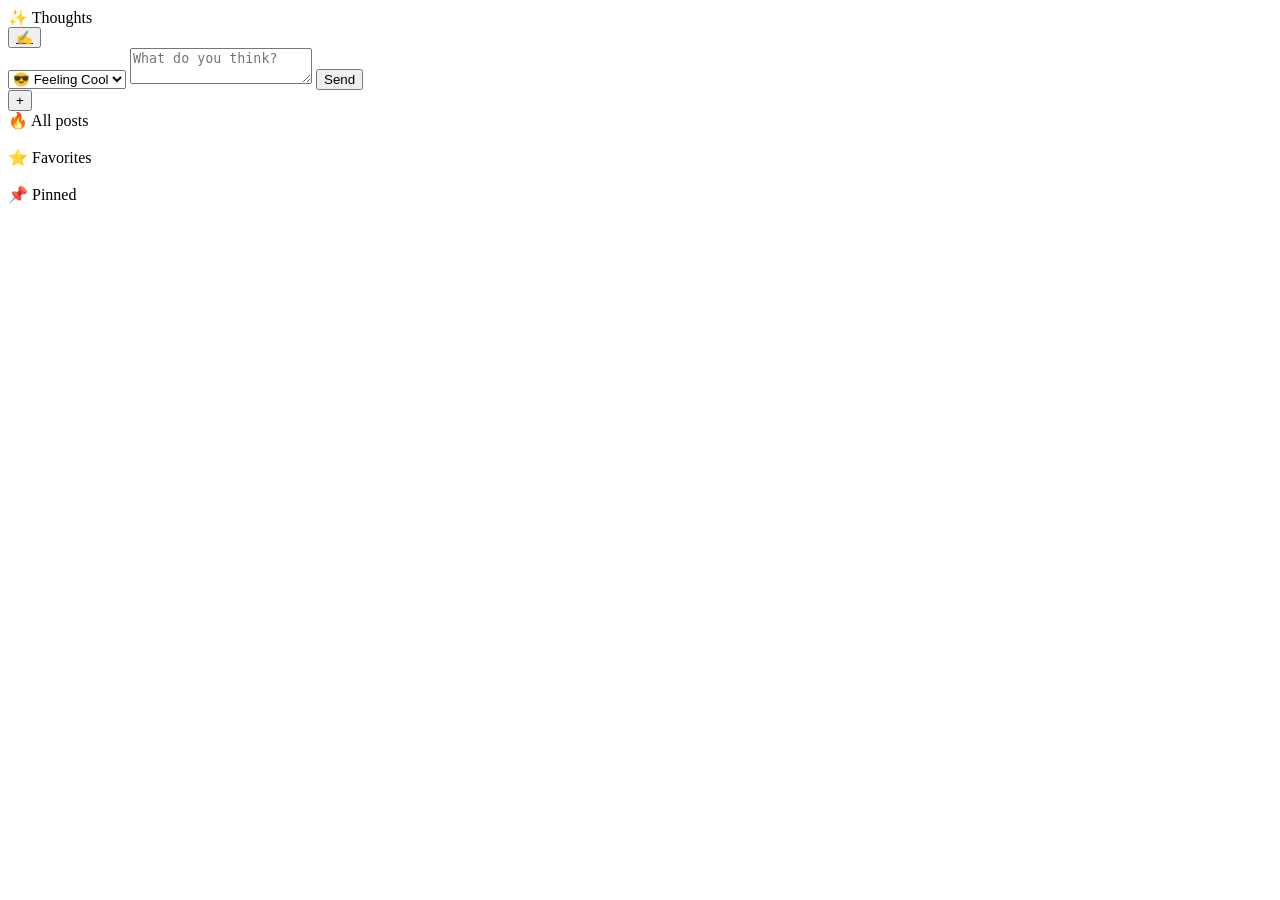
==== index.html @ 37d7476c "Add files via upload" ====
<!DOCTYPE html>
<html lang="en">
<head>
  <meta charset="UTF-8" />
  <title>Thoughts — Write to yourself.</title>
  <meta name="viewport" content="width=device-width, initial-scale=1" />
  <link rel="stylesheet" href="style.css" />
</head>
<body>

<header class="topbar">
  <div class="logo">✨ Thoughts</div>
  <button class="avatar-btn">
  <a target="_blank" href="https://github.com/catblackdev/catblackdev.github.io">✍️</a>
  </button>
  </header>

<main class="container">

  <div class="editor card">
    <select id="mood">
      <option value="cool">😎 Feeling Cool</option>
      <option value="crazy">😜 Crazy</option>
      <option value="love">😍 Love</option>
      <option value="neutral">🙂 Neutral</option>
      <option value="thoughtful">🤔 Thoughtful</option>
      <option value="unhappy">😔 Unhappy</option>
    </select>
    <textarea id="content" placeholder="What do you think?"></textarea>
    <button onclick="addPost()">Send</button>
  </div>

  <div id="posts"></div>

</main>

<button id="fabBtn" class="fab">+</button>

<div id="fabMenu" class="fab-menu">
  <div onclick="setFilter('all')">🔥 All posts</div><br/>
  <div onclick="setFilter('favorites')">⭐ Favorites</div><br/>
  <div onclick="setFilter('pinned')">📌 Pinned</div>
</div>

<script src="app.js"></script>
</body>
</html>
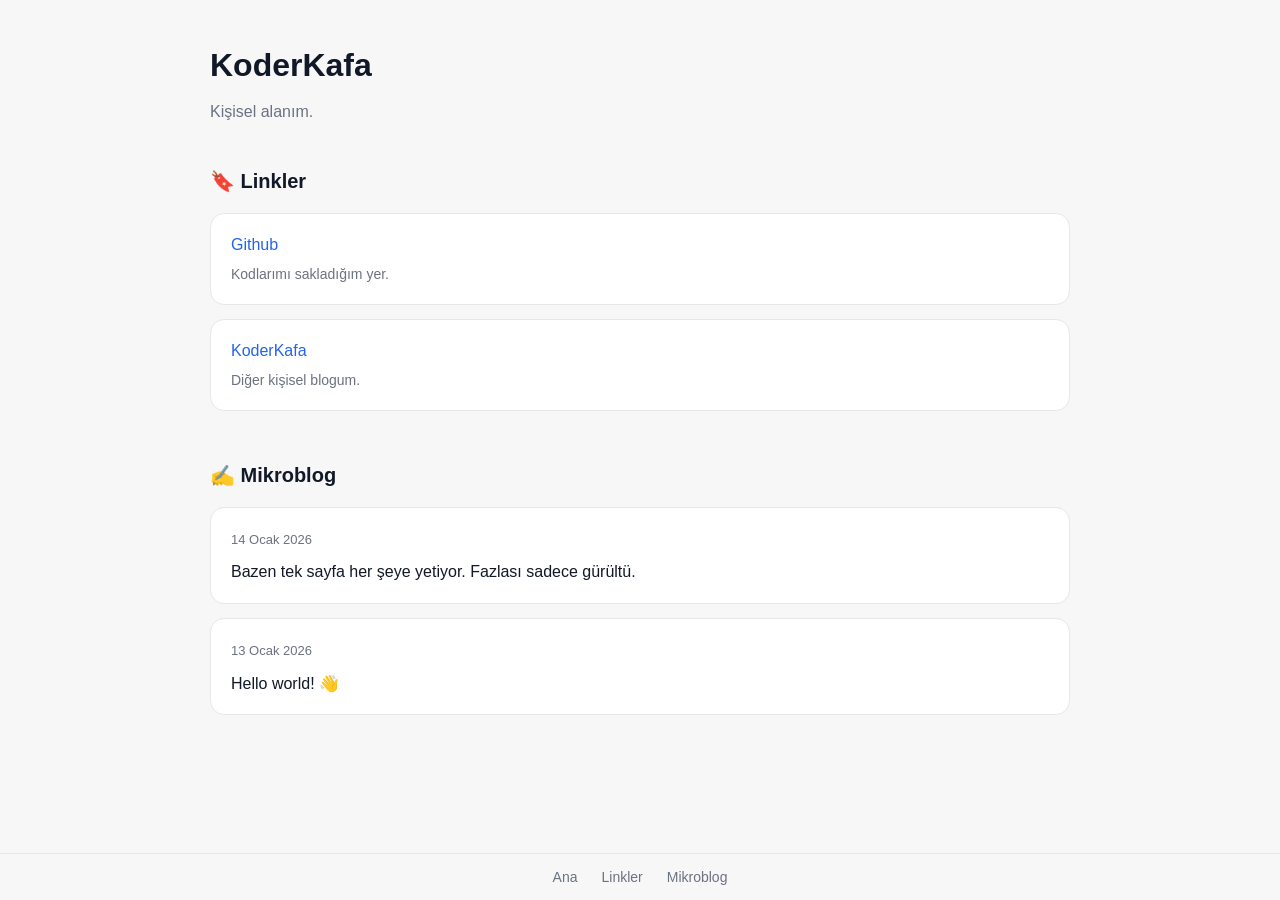
==== commit 2397ab1a: "Create index.html" ====
--- a/index.html
+++ b/index.html
@@ -1,47 +1,137 @@
-<!DOCTYPE html>
-<html lang="en">
+<!DOCTYPE html><html lang="tr">
 <head>
   <meta charset="UTF-8" />
-  <title>Thoughts — Write to yourself.</title>
-  <meta name="viewport" content="width=device-width, initial-scale=1" />
-  <link rel="stylesheet" href="style.css" />
+  <meta name="viewport" content="width=device-width, initial-scale=1.0" />
+  <title>Notlar & Linkler</title>
+  <style>
+    :root{
+      --bg:#f7f7f8;
+      --card:#ffffff;
+      --text:#111827;
+      --muted:#6b7280;
+      --border:#e5e7eb;
+      --accent:#2563eb;
+    }
+    *{box-sizing:border-box}
+    body{
+      margin:0;
+      font-family:-apple-system,BlinkMacSystemFont,"Segoe UI",Roboto,Inter,Arial,sans-serif;
+      background:var(--bg);
+      color:var(--text);
+      line-height:1.6;
+    }
+    .container{
+      max-width:900px;
+      margin:0 auto;
+      padding:40px 20px 80px;
+    }
+    header{
+      margin-bottom:40px;
+    }
+    header h1{
+      font-size:32px;
+      margin:0 0 8px;
+      font-weight:700;
+    }
+    header p{
+      margin:0;
+      color:var(--muted);
+      max-width:600px;
+    }
+    section{
+      margin-bottom:48px;
+    }
+    section h2{
+      font-size:20px;
+      margin:0 0 16px;
+      font-weight:600;
+    }
+    .card{
+      background:var(--card);
+      border:1px solid var(--border);
+      border-radius:14px;
+      padding:18px 20px;
+      margin-bottom:14px;
+    }
+    /* Bookmarks */
+    .bookmark a{
+      color:var(--accent);
+      text-decoration:none;
+      font-weight:500;
+    }
+    .bookmark p{
+      margin:6px 0 0;
+      color:var(--muted);
+      font-size:14px;
+    }
+    /* Microblog */
+    .micro-post time{
+      font-size:13px;
+      color:var(--muted);
+    }
+    .micro-post p{
+      margin:8px 0 0;
+    }
+    footer{
+      position:fixed;
+      bottom:0;
+      left:0;
+      width:100%;
+      background:rgba(247,247,248,0.9);
+      backdrop-filter:blur(6px);
+      border-top:1px solid var(--border);
+    }
+    footer nav{
+      max-width:900px;
+      margin:0 auto;
+      display:flex;
+      justify-content:center;
+      gap:24px;
+      padding:12px 20px;
+    }
+    footer a{
+      text-decoration:none;
+      color:var(--muted);
+      font-size:14px;
+    }
+    footer a:hover{color:var(--text)}
+  </style>
 </head>
 <body>
+  <div class="container">
+    <header id="home">
+      <h1>KoderKafa</h1>
+      <p>Kişisel alanım.</p>
+    </header><section id="bookmarks">
+  <h2>🔖 Linkler</h2>
+  <div class="card bookmark">
+    <a href="https://github.com/" target="_blank">Github</a>
+    <p>Kodlarımı sakladığım yer.</p>
+  </div>
+  <div class="card bookmark">
+    <a href="https://koderkafa.blogspot.com" target="_blank">KoderKafa</a>
+    <p>Diğer kişisel blogum.</p>
+  </div>
+</section>
 
-<header class="topbar">
-  <div class="logo">✨ Thoughts</div>
-  <button class="avatar-btn">
-  <a target="_blank" href="https://github.com/catblackdev/catblackdev.github.io">✍️</a>
-  </button>
-  </header>
+<section id="microblog">
+  <h2>✍️ Mikroblog</h2>
+  <div class="card micro-post">
+    <time>14 Ocak 2026</time>
+    <p>Bazen tek sayfa her şeye yetiyor. Fazlası sadece gürültü.</p>
+  </div>
+  <div class="card micro-post">
+    <time>13 Ocak 2026</time>
+    <p>Hello world! 👋</p>
+  </div>
+</section>
 
-<main class="container">
-
-  <div class="editor card">
-    <select id="mood">
-      <option value="cool">😎 Feeling Cool</option>
-      <option value="crazy">😜 Crazy</option>
-      <option value="love">😍 Love</option>
-      <option value="neutral">🙂 Neutral</option>
-      <option value="thoughtful">🤔 Thoughtful</option>
-      <option value="unhappy">😔 Unhappy</option>
-    </select>
-    <textarea id="content" placeholder="What do you think?"></textarea>
-    <button onclick="addPost()">Send</button>
-  </div>
-
-  <div id="posts"></div>
-
-</main>
-
-<button id="fabBtn" class="fab">+</button>
-
-<div id="fabMenu" class="fab-menu">
-  <div onclick="setFilter('all')">🔥 All posts</div><br/>
-  <div onclick="setFilter('favorites')">⭐ Favorites</div><br/>
-  <div onclick="setFilter('pinned')">📌 Pinned</div>
-</div>
-
-<script src="app.js"></script>
+  </div>  <footer>
+    <nav>
+      <a href="#home">Ana</a>
+      <a href="#bookmarks">Linkler</a>
+      <a href="#microblog">Mikroblog</a>
+    </nav>
+  </footer>
 </body>
 </html>
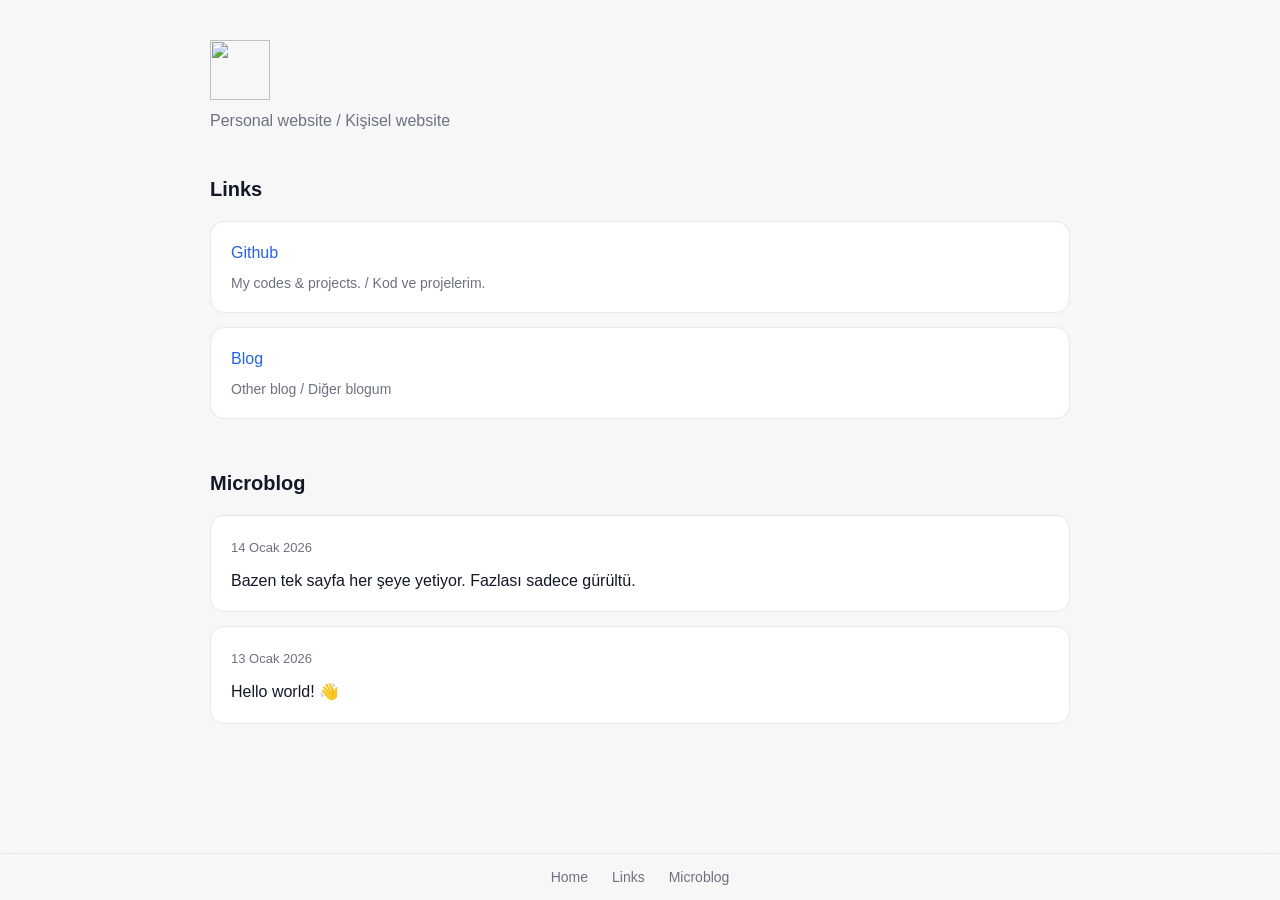
==== commit 5300cd20: "Update index.html" ====
--- a/index.html
+++ b/index.html
@@ -100,22 +100,22 @@
 <body>
   <div class="container">
     <header id="home">
-      <h1>KoderKafa</h1>
-      <p>Kişisel alanım.</p>
-    </header><section id="bookmarks">
-  <h2>🔖 Linkler</h2>
+      <img height="60" width="60" src="https://i.ibb.co/ZR8fczqz/avatar.png"/>
+      <p>Personal website / Kişisel website</p>
+    </header><section id="links">
+  <h2>Links</h2>
   <div class="card bookmark">
-    <a href="https://github.com/" target="_blank">Github</a>
-    <p>Kodlarımı sakladığım yer.</p>
+    <a href="https://github.com/koderkafa" target="_blank">Github</a>
+    <p>My codes & projects. / Kod ve projelerim.</p>
   </div>
   <div class="card bookmark">
-    <a href="https://koderkafa.blogspot.com" target="_blank">KoderKafa</a>
-    <p>Diğer kişisel blogum.</p>
+    <a href="https://koderkafa.blogspot.com" target="_blank">Blog</a>
+    <p>Other blog / Diğer blogum</p>
   </div>
 </section>
 
 <section id="microblog">
-  <h2>✍️ Mikroblog</h2>
+  <h2>Microblog</h2>
   <div class="card micro-post">
     <time>14 Ocak 2026</time>
     <p>Bazen tek sayfa her şeye yetiyor. Fazlası sadece gürültü.</p>
@@ -128,9 +128,9 @@
 
   </div>  <footer>
     <nav>
-      <a href="#home">Ana</a>
-      <a href="#bookmarks">Linkler</a>
-      <a href="#microblog">Mikroblog</a>
+      <a href="#home">Home</a>
+      <a href="#links">Links</a>
+      <a href="#microblog">Microblog</a>
     </nav>
   </footer>
 </body>
